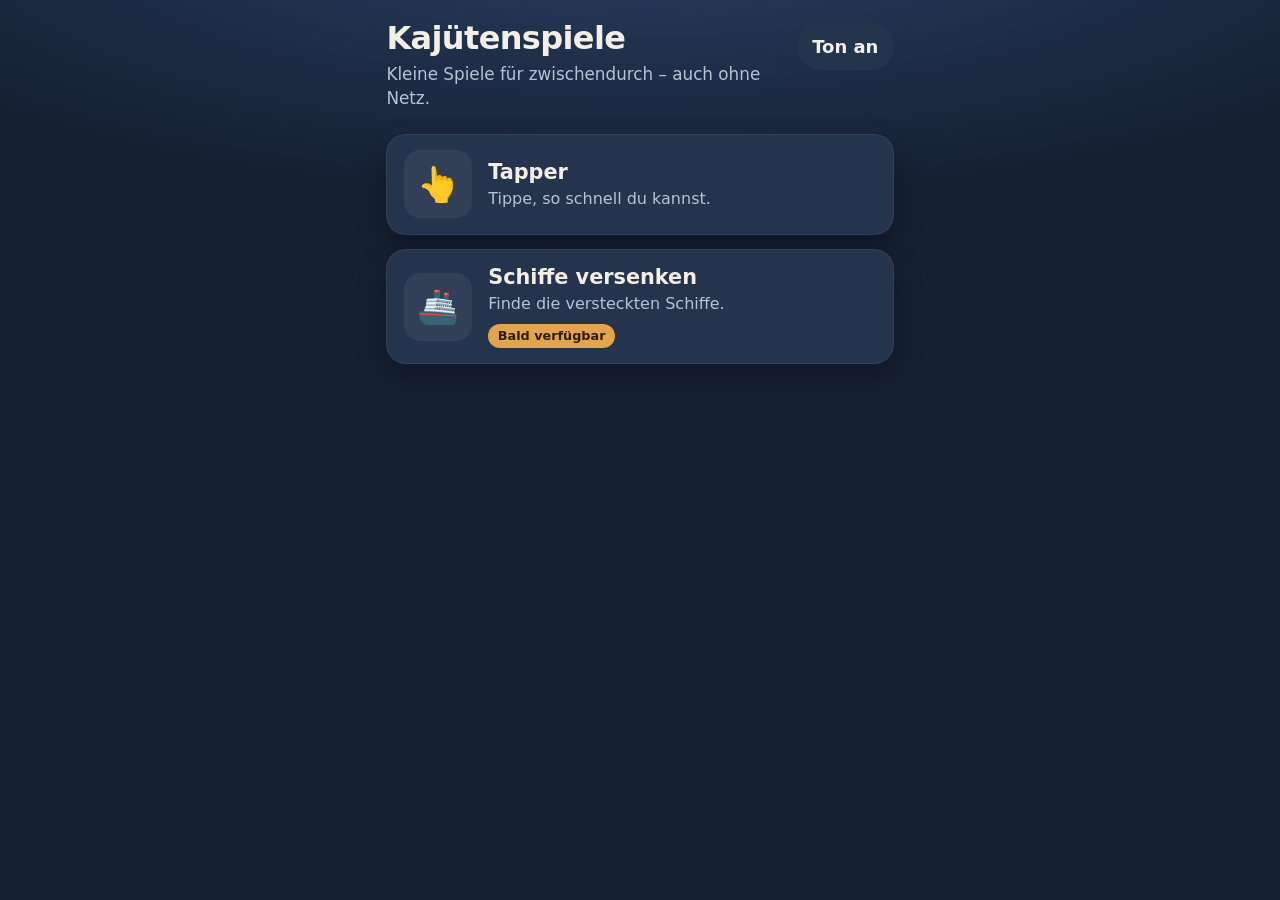
==== index.html @ 438d56cf "Initial commit" ====
<!DOCTYPE html>
<html lang="de">
<head>
  <meta charset="utf-8">
  <meta name="viewport" content="width=device-width, initial-scale=1, viewport-fit=cover">
  <meta name="theme-color" content="#152033">
  <meta name="description" content="Kajütenspiele – kleine Spiele, auch ohne Internet.">
  <meta name="mobile-web-app-capable" content="yes">
  <meta name="apple-mobile-web-app-capable" content="yes">
  <meta name="apple-mobile-web-app-status-bar-style" content="black-translucent">
  <meta name="apple-mobile-web-app-title" content="Kajütenspiele">
  <title>Kajütenspiele</title>
  <link rel="icon" href="./icons/icon-192.png" type="image/png">
  <link rel="apple-touch-icon" href="./icons/apple-touch-icon.png">
  <link rel="manifest" href="./manifest.json">
  <link rel="stylesheet" href="./shared/styles.css">
</head>
<body>
  <!-- Sichtbarer Titel kommt aus shared/games.js (APP_NAME). -->
  <div id="app" class="shell"></div>
  <noscript>
    <p class="tagline">Kajütenspiele brauchen JavaScript.</p>
  </noscript>
  <script type="module" src="./shared/hub.js"></script>
</body>
</html>
---- shared/styles.css ----
:root {
  color-scheme: dark;
  --bg: #152033;
  --bg-glow: #2a4064;
  --surface: #24344d;
  --surface-hover: #2d4060;
  --text: #f4efe6;
  --muted: #b7c2d2;
  --accent: #e3a44a;
  --accent-ink: #2a1c08;
  --radius: 1.25rem;
  --shadow: 0 12px 28px rgba(0, 0, 0, 0.28);
  --font: "Segoe UI", system-ui, sans-serif;
}

* {
  box-sizing: border-box;
  -webkit-tap-highlight-color: transparent;
}

html {
  height: 100%;
  background: var(--bg);
}

html,
body {
  touch-action: manipulation;
  overscroll-behavior: none;
  user-select: none;
  -webkit-user-select: none;
  -webkit-touch-callout: none;
}

body {
  min-height: 100%;
  margin: 0;
  background:
    radial-gradient(120% 55% at 50% -10%, var(--bg-glow) 0%, transparent 58%),
    var(--bg);
  color: var(--text);
  font-family: var(--font);
  font-size: 18px;
  line-height: 1.4;
  text-size-adjust: 100%;
  -webkit-text-size-adjust: 100%;
  padding:
    env(safe-area-inset-top)
    env(safe-area-inset-right)
    env(safe-area-inset-bottom)
    env(safe-area-inset-left);
}

body.has-update {
  padding-bottom: calc(5.5rem + env(safe-area-inset-bottom));
}

button,
a {
  touch-action: manipulation;
}

:focus {
  outline: none;
}

:focus-visible {
  outline: 3px solid var(--accent);
  outline-offset: 3px;
}

.shell {
  width: min(100%, 34rem);
  margin-inline: auto;
  padding: 1.25rem 1.15rem 2rem;
}

h1,
h2,
p {
  margin: 0;
}

.hub-header {
  display: flex;
  align-items: flex-start;
  justify-content: space-between;
  gap: 1rem;
  margin-bottom: 1.5rem;
}

.hub-heading {
  min-width: 0;
  flex: 1;
}

h1 {
  font-size: 2rem;
  line-height: 1.15;
  letter-spacing: -0.02em;
}

.tagline {
  margin-top: 0.4rem;
  color: var(--muted);
  font-size: 1.05rem;
}

.sound-toggle,
.back,
.update-banner button {
  min-height: 48px;
  min-width: 48px;
  border: 0;
  border-radius: 999px;
  background: var(--surface);
  color: var(--text);
  font: inherit;
  font-weight: 700;
  cursor: pointer;
}

.sound-toggle {
  flex: 0 0 auto;
  margin-top: 0.15rem;
  padding: 0 0.95rem;
}

.sound-toggle[aria-pressed="false"] {
  color: var(--muted);
}

.tiles {
  list-style: none;
  margin: 0;
  padding: 0;
  display: flex;
  flex-direction: column;
  gap: 0.9rem;
}

.tile {
  display: flex;
  align-items: center;
  gap: 1rem;
  min-height: 6.25rem;
  padding: 0.95rem 1.05rem;
  border: 1px solid rgba(255, 255, 255, 0.06);
  border-radius: var(--radius);
  background: var(--surface);
  box-shadow: var(--shadow);
  color: inherit;
  text-decoration: none;
  cursor: pointer;
}

.tile-emoji {
  flex: 0 0 auto;
  width: 4.25rem;
  height: 4.25rem;
  display: grid;
  place-items: center;
  border-radius: 1rem;
  background: rgba(255, 255, 255, 0.06);
  font-size: 2.1rem;
  line-height: 1;
}

.tile-text {
  display: flex;
  flex-direction: column;
  align-items: flex-start;
  gap: 0.2rem;
  min-width: 0;
}

.tile-name {
  font-size: 1.3rem;
  line-height: 1.2;
}

.tile-desc {
  color: var(--muted);
  font-size: 1rem;
  line-height: 1.35;
}

.badge {
  display: inline-block;
  margin-top: 0.35rem;
  padding: 0.2rem 0.6rem;
  border-radius: 999px;
  background: var(--accent);
  color: var(--accent-ink);
  font-size: 0.8rem;
  font-weight: 700;
  line-height: 1.4;
}

@media (hover: hover) {
  .tile:hover,
  .back:hover,
  .sound-toggle:hover {
    background: var(--surface-hover);
  }
}

.tile:active,
.back:active,
.sound-toggle:active,
.update-banner button:active {
  transform: scale(0.985);
}

body.page {
  min-height: 100vh;
  min-height: 100dvh;
  display: flex;
  flex-direction: column;
}

body.page .shell {
  flex: 1;
  display: flex;
  flex-direction: column;
  padding-top: 0.75rem;
}

.topbar {
  display: flex;
  align-items: center;
  min-height: 48px;
}

.back {
  display: inline-flex;
  align-items: center;
  justify-content: center;
  gap: 0.4rem;
  padding: 0 1rem 0 0.85rem;
  text-decoration: none;
}

.placeholder {
  flex: 1;
  display: flex;
  flex-direction: column;
  align-items: center;
  justify-content: center;
  text-align: center;
  gap: 0.55rem;
  padding: 2rem 0.5rem 3rem;
}

.placeholder-emoji {
  font-size: 4.5rem;
  line-height: 1;
}

.placeholder h1 {
  max-width: 16ch;
  font-size: 1.85rem;
  text-wrap: balance;
}

.soon-note {
  color: var(--muted);
  font-size: 1.3rem;
}

.update-banner {
  position: fixed;
  z-index: 20;
  left: max(1rem, env(safe-area-inset-left));
  right: max(1rem, env(safe-area-inset-right));
  bottom: max(1rem, env(safe-area-inset-bottom));
  display: flex;
  justify-content: center;
}

.update-banner button {
  width: min(100%, 28rem);
  padding: 0.75rem 1rem;
  background: var(--accent);
  color: var(--accent-ink);
  box-shadow: var(--shadow);
  line-height: 1.3;
}

.update-banner button:disabled {
  opacity: 0.75;
}

@media (prefers-reduced-motion: reduce) {
  .tile:active,
  .back:active,
  .sound-toggle:active,
  .update-banner button:active {
    transform: none;
  }
}
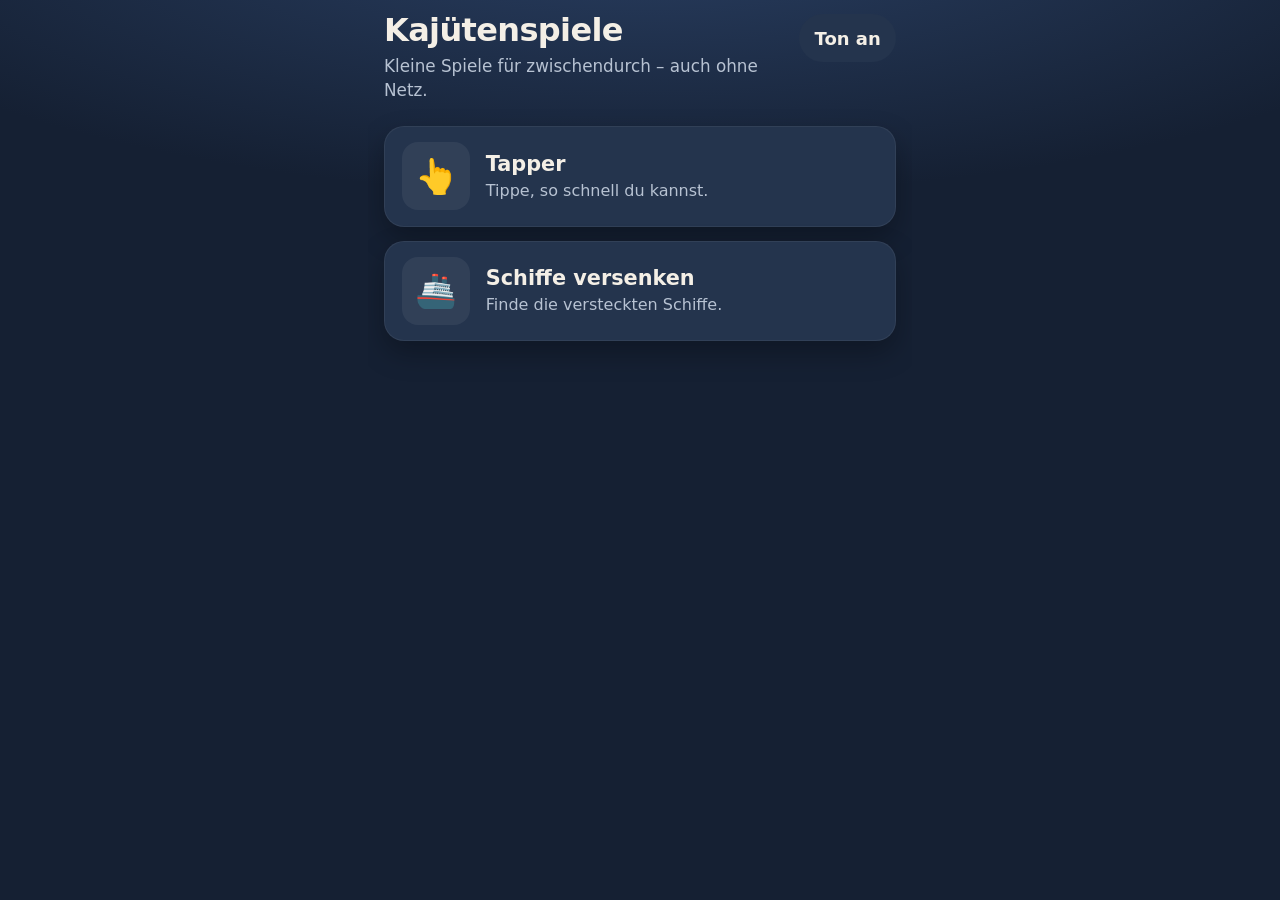
==== commit fb8b4463: "Button" ====
--- a/index.html
+++ b/index.html
@@ -15,7 +15,7 @@
   <link rel="manifest" href="./manifest.json">
   <link rel="stylesheet" href="./shared/styles.css">
 </head>
-<body>
+<body class="page">
   <!-- Sichtbarer Titel kommt aus shared/games.js (APP_NAME). -->
   <div id="app" class="shell"></div>
   <noscript>
--- a/shared/styles.css
+++ b/shared/styles.css
@@ -11,6 +11,13 @@
   --radius: 1.25rem;
   --shadow: 0 12px 28px rgba(0, 0, 0, 0.28);
   --font: "Segoe UI", system-ui, sans-serif;
+  /* Android-Nav oft ohne env-Wert: mindestens 16px, plus Extra-Puffer. */
+  --safe-top: env(safe-area-inset-top, 0px);
+  --safe-right: env(safe-area-inset-right, 0px);
+  --safe-bottom: max(16px, env(safe-area-inset-bottom, 0px));
+  --safe-left: env(safe-area-inset-left, 0px);
+  --page-bottom: calc(var(--safe-bottom) + 1rem);
+  --page-pad-x: 1rem;
 }
 
 * {
@@ -20,6 +27,9 @@
 
 html {
   height: 100%;
+  height: 100dvh;
+  max-height: 100%;
+  max-height: 100dvh;
   background: var(--bg);
 }
 
@@ -34,7 +44,13 @@
 
 body {
   min-height: 100%;
+  min-height: 100dvh;
+  height: 100%;
+  height: 100dvh;
+  max-height: 100%;
+  max-height: 100dvh;
   margin: 0;
+  overflow: hidden;
   background:
     radial-gradient(120% 55% at 50% -10%, var(--bg-glow) 0%, transparent 58%),
     var(--bg);
@@ -45,14 +61,16 @@
   text-size-adjust: 100%;
   -webkit-text-size-adjust: 100%;
   padding:
-    env(safe-area-inset-top)
-    env(safe-area-inset-right)
-    env(safe-area-inset-bottom)
-    env(safe-area-inset-left);
+    var(--safe-top)
+    var(--safe-right)
+    var(--page-bottom)
+    var(--safe-left);
+  display: flex;
+  flex-direction: column;
 }
 
 body.has-update {
-  padding-bottom: calc(5.5rem + env(safe-area-inset-bottom));
+  padding-bottom: calc(5.5rem + var(--page-bottom));
 }
 
 button,
@@ -72,7 +90,11 @@
 .shell {
   width: min(100%, 34rem);
   margin-inline: auto;
-  padding: 1.25rem 1.15rem 2rem;
+  padding: 1.25rem var(--page-pad-x) 1.25rem;
+  flex: 1;
+  min-height: 0;
+  overflow: auto;
+  -webkit-overflow-scrolling: touch;
 }
 
 h1,
@@ -212,18 +234,48 @@
   transform: scale(0.985);
 }
 
-body.page {
-  min-height: 100vh;
-  min-height: 100dvh;
-  display: flex;
-  flex-direction: column;
-}
-
 body.page .shell {
-  flex: 1;
   display: flex;
   flex-direction: column;
   padding-top: 0.75rem;
+}
+
+/* Volle Bildschirmhöhe: Inhalt scrollt, Aktionsleiste bleibt unten sichtbar. */
+.screen {
+  flex: 1;
+  min-height: 0;
+  width: min(100%, 34rem);
+  margin-inline: auto;
+  display: flex;
+  flex-direction: column;
+}
+
+.screen-body {
+  flex: 1;
+  min-height: 0;
+  overflow: auto;
+  overscroll-behavior: contain;
+  -webkit-overflow-scrolling: touch;
+  padding: 0.75rem var(--page-pad-x) 1rem;
+  display: flex;
+  flex-direction: column;
+  gap: 0.85rem;
+}
+
+.screen-dock {
+  flex: 0 0 auto;
+  display: flex;
+  flex-direction: column;
+  gap: 0.55rem;
+  padding: 0.7rem var(--page-pad-x) 0.15rem;
+  background: var(--bg);
+  border-top: 1px solid rgba(244, 239, 230, 0.1);
+  box-shadow: 0 -10px 24px rgba(0, 0, 0, 0.28);
+}
+
+.screen-dock .btn,
+.screen-dock .btn.primary {
+  width: 100%;
 }
 
 .topbar {
@@ -271,9 +323,9 @@
 .update-banner {
   position: fixed;
   z-index: 20;
-  left: max(1rem, env(safe-area-inset-left));
-  right: max(1rem, env(safe-area-inset-right));
-  bottom: max(1rem, env(safe-area-inset-bottom));
+  left: max(1rem, var(--safe-left));
+  right: max(1rem, var(--safe-right));
+  bottom: var(--page-bottom);
   display: flex;
   justify-content: center;
 }
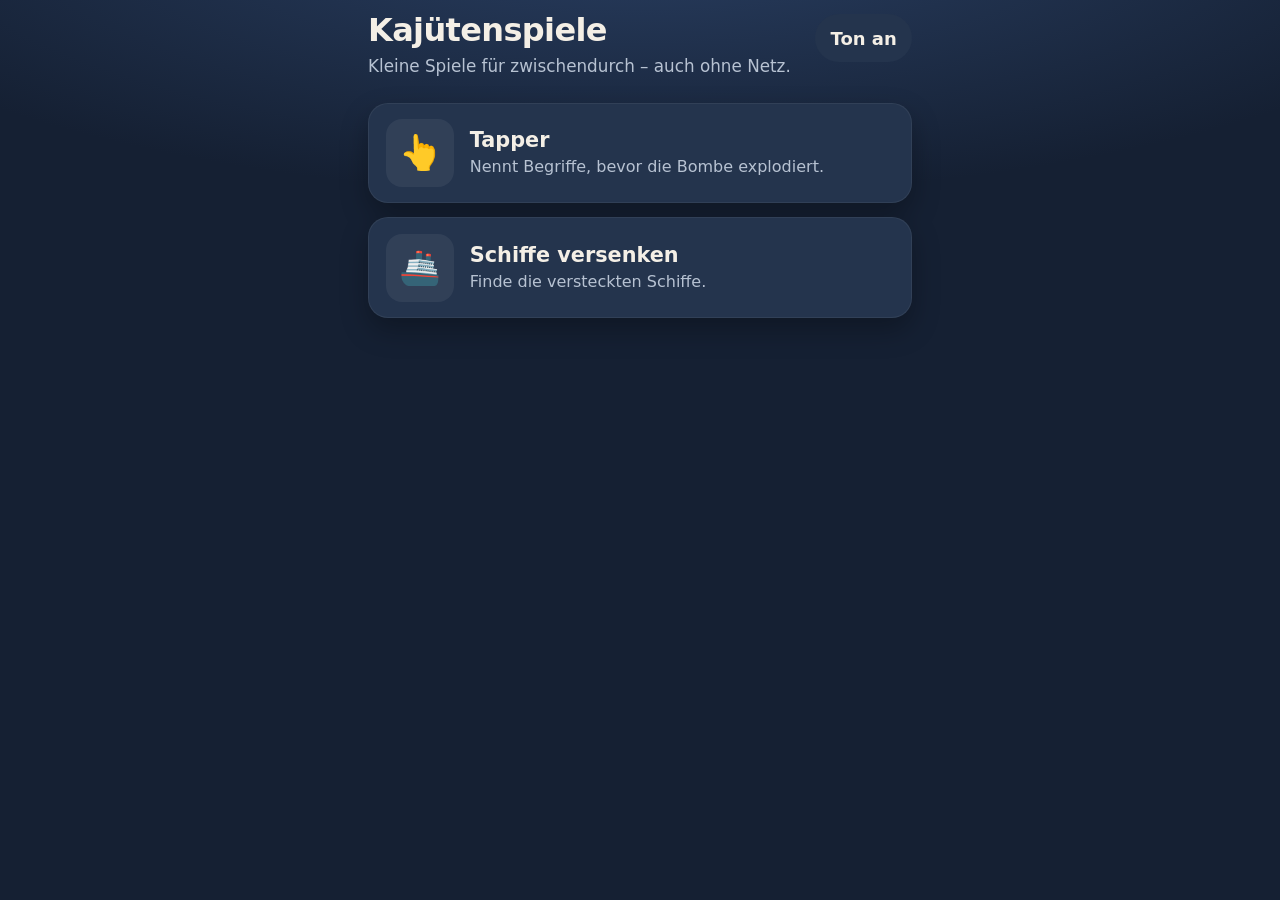
==== commit 205680a4: "Design bugs" ====
--- a/index.html
+++ b/index.html
@@ -2,7 +2,7 @@
 <html lang="de">
 <head>
   <meta charset="utf-8">
-  <meta name="viewport" content="width=device-width, initial-scale=1, viewport-fit=cover">
+  <meta name="viewport" content="width=device-width, initial-scale=1, viewport-fit=cover, interactive-widget=resizes-content">
   <meta name="theme-color" content="#152033">
   <meta name="description" content="Kajütenspiele – kleine Spiele, auch ohne Internet.">
   <meta name="mobile-web-app-capable" content="yes">
--- a/shared/styles.css
+++ b/shared/styles.css
@@ -11,30 +11,30 @@
   --radius: 1.25rem;
   --shadow: 0 12px 28px rgba(0, 0, 0, 0.28);
   --font: "Segoe UI", system-ui, sans-serif;
-  /* Android-Nav oft ohne env-Wert: mindestens 16px, plus Extra-Puffer. */
   --safe-top: env(safe-area-inset-top, 0px);
   --safe-right: env(safe-area-inset-right, 0px);
-  --safe-bottom: max(16px, env(safe-area-inset-bottom, 0px));
+  --safe-bottom: env(safe-area-inset-bottom, 0px);
   --safe-left: env(safe-area-inset-left, 0px);
-  --page-bottom: calc(var(--safe-bottom) + 1rem);
+  --dock-bottom: calc(16px + env(safe-area-inset-bottom, 0px));
+  --page-bottom: var(--dock-bottom);
   --page-pad-x: 1rem;
 }
 
+*,
+*::before,
+*::after {
+  box-sizing: border-box;
+}
+
 * {
-  box-sizing: border-box;
   -webkit-tap-highlight-color: transparent;
-}
-
-html {
-  height: 100%;
-  height: 100dvh;
-  max-height: 100%;
-  max-height: 100dvh;
-  background: var(--bg);
 }
 
 html,
 body {
+  height: 100%;
+  margin: 0;
+  overflow: hidden;
   touch-action: manipulation;
   overscroll-behavior: none;
   user-select: none;
@@ -42,15 +42,11 @@
   -webkit-touch-callout: none;
 }
 
+html {
+  background: var(--bg);
+}
+
 body {
-  min-height: 100%;
-  min-height: 100dvh;
-  height: 100%;
-  height: 100dvh;
-  max-height: 100%;
-  max-height: 100dvh;
-  margin: 0;
-  overflow: hidden;
   background:
     radial-gradient(120% 55% at 50% -10%, var(--bg-glow) 0%, transparent 58%),
     var(--bg);
@@ -60,17 +56,19 @@
   line-height: 1.4;
   text-size-adjust: 100%;
   -webkit-text-size-adjust: 100%;
-  padding:
-    var(--safe-top)
-    var(--safe-right)
-    var(--page-bottom)
-    var(--safe-left);
-  display: flex;
-  flex-direction: column;
-}
-
-body.has-update {
-  padding-bottom: calc(5.5rem + var(--page-bottom));
+}
+
+/* Füllt das sichtbare Fenster – kein 100vh/100dvh, sonst schiebt Padding die Leiste hinter die Nav. */
+#app {
+  position: fixed;
+  inset: 0;
+  display: flex;
+  flex-direction: column;
+  overflow: hidden;
+}
+
+body.has-update #app {
+  padding-bottom: 4.75rem;
 }
 
 button,
@@ -87,14 +85,18 @@
   outline-offset: 3px;
 }
 
-.shell {
+#app.shell {
+  overflow-x: hidden;
+  overflow-y: auto;
+  overscroll-behavior: contain;
+  -webkit-overflow-scrolling: touch;
+  padding: calc(0.75rem + var(--safe-top)) var(--page-pad-x) var(--dock-bottom);
+}
+
+.shell > .hub-header,
+.shell > main {
   width: min(100%, 34rem);
   margin-inline: auto;
-  padding: 1.25rem var(--page-pad-x) 1.25rem;
-  flex: 1;
-  min-height: 0;
-  overflow: auto;
-  -webkit-overflow-scrolling: touch;
 }
 
 h1,
@@ -237,10 +239,16 @@
 body.page .shell {
   display: flex;
   flex-direction: column;
-  padding-top: 0.75rem;
-}
-
-/* Volle Bildschirmhöhe: Inhalt scrollt, Aktionsleiste bleibt unten sichtbar. */
+}
+
+body.schiffe #app,
+body.tapper #app,
+body.online-test #app {
+  padding-top: var(--safe-top);
+  padding-left: var(--safe-left);
+  padding-right: var(--safe-right);
+}
+
 .screen {
   flex: 1;
   min-height: 0;
@@ -248,34 +256,70 @@
   margin-inline: auto;
   display: flex;
   flex-direction: column;
+  overflow: hidden;
 }
 
 .screen-body {
   flex: 1;
   min-height: 0;
-  overflow: auto;
+  overflow-x: hidden;
+  overflow-y: auto;
   overscroll-behavior: contain;
   -webkit-overflow-scrolling: touch;
   padding: 0.75rem var(--page-pad-x) 1rem;
   display: flex;
   flex-direction: column;
   gap: 0.85rem;
+  align-items: stretch;
+}
+
+/* In scrollbaren Bereichen nichts zusammendrücken – Höhe folgt dem Inhalt. */
+.screen-body > *,
+.screen-body .choices,
+.screen-body .stack,
+.screen-body .choice,
+.screen-body .switch-row,
+.screen-body .note,
+.screen-body .player-row,
+.screen-body .preset,
+.screen-body .lobby-settings,
+.screen-body .lobby-settings-body > *,
+.screen-body .lobby-player,
+.screen-body .group-label,
+.screen-body .stepper,
+.screen-body .counter,
+.screen-body .mini-ships,
+.shell > * {
+  flex-shrink: 0;
 }
 
 .screen-dock {
-  flex: 0 0 auto;
+  flex-shrink: 0;
   display: flex;
   flex-direction: column;
   gap: 0.55rem;
-  padding: 0.7rem var(--page-pad-x) 0.15rem;
+  padding: 0.75rem var(--page-pad-x) var(--dock-bottom);
   background: var(--bg);
   border-top: 1px solid rgba(244, 239, 230, 0.1);
   box-shadow: 0 -10px 24px rgba(0, 0, 0, 0.28);
+  position: relative;
+  z-index: 5;
+}
+
+.screen-dock > * {
+  flex-shrink: 0;
 }
 
 .screen-dock .btn,
 .screen-dock .btn.primary {
   width: 100%;
+}
+
+/* Spiel-Root ohne Dock (Kampf, Platzieren): unterer Abstand am Inhalt. */
+body.schiffe #app:not(:has(> .screen)),
+body.tapper #app:not(:has(> .screen)),
+body.online-test #app:not(:has(> .screen)) {
+  padding-bottom: var(--dock-bottom);
 }
 
 .topbar {
@@ -325,7 +369,7 @@
   z-index: 20;
   left: max(1rem, var(--safe-left));
   right: max(1rem, var(--safe-right));
-  bottom: var(--page-bottom);
+  bottom: var(--dock-bottom);
   display: flex;
   justify-content: center;
 }
@@ -351,3 +395,310 @@
     transform: none;
   }
 }
+
+.lead {
+  color: var(--muted);
+  font-size: 1rem;
+}
+
+.btn {
+  min-height: 48px;
+  padding: 0.65rem 0.9rem;
+  border: 2px solid transparent;
+  border-radius: 999px;
+  background: var(--surface);
+  color: var(--text);
+  font: inherit;
+  font-weight: 700;
+  cursor: pointer;
+}
+
+.btn.primary {
+  background: var(--accent);
+  color: var(--accent-ink);
+}
+
+.btn:disabled,
+.btn:disabled:active {
+  opacity: 0.35;
+  cursor: default;
+  transform: none;
+}
+
+.btn-row {
+  display: flex;
+  flex-wrap: wrap;
+  gap: 0.5rem;
+}
+
+.btn-row .btn {
+  flex: 1 1 auto;
+}
+
+.text-input {
+  width: 100%;
+  min-height: 48px;
+  border: 0;
+  border-radius: 0.8rem;
+  padding: 0.55rem 0.8rem;
+  background: #101826;
+  color: var(--text);
+  font: inherit;
+  font-weight: 700;
+  user-select: text;
+  -webkit-user-select: text;
+}
+
+.note {
+  margin: 0;
+  padding: 0.7rem 0.9rem;
+  border-radius: 0.8rem;
+  background: #243044;
+}
+
+.note.is-bad {
+  background: #5c2e2e;
+}
+
+.net-status {
+  flex: 0 0 auto;
+  padding: 0.2rem 0.65rem;
+  border-radius: 999px;
+  font-size: 0.8rem;
+  font-weight: 700;
+  line-height: 1.4;
+  background: #5c2e2e;
+  color: #f4efe6;
+}
+
+.net-status.is-on {
+  background: #1f4a34;
+}
+
+.net-status.is-off {
+  background: #5c2e2e;
+}
+
+.choices,
+.stack {
+  display: flex;
+  flex-direction: column;
+  gap: 0.6rem;
+  flex-shrink: 0;
+}
+
+.choice,
+.switch-row {
+  display: block;
+  width: 100%;
+  flex-shrink: 0;
+  flex-grow: 0;
+  height: auto;
+  min-height: 48px;
+  max-height: none;
+  padding: 0.75rem 1rem;
+  border: 2px solid transparent;
+  border-radius: 1rem;
+  background: var(--surface);
+  color: var(--text);
+  font: inherit;
+  font-weight: 700;
+  text-align: left;
+  cursor: pointer;
+  overflow: visible;
+  white-space: normal;
+  overflow-wrap: anywhere;
+  word-break: break-word;
+}
+
+.choice small,
+.switch-row small {
+  display: block;
+  margin-top: 0.15rem;
+  color: var(--muted);
+  font-weight: 500;
+  font-size: 0.9rem;
+  line-height: 1.35;
+  white-space: normal;
+  overflow: visible;
+}
+
+.choice strong,
+.switch-row strong {
+  display: block;
+  white-space: normal;
+}
+
+.choice.is-on,
+.switch-row.is-on {
+  border-color: var(--accent);
+}
+
+.group-label {
+  margin: 0.2rem 0 0;
+  color: var(--muted);
+  font-size: 0.95rem;
+  flex-shrink: 0;
+}
+
+.lobby-kicker {
+  margin: 0;
+  color: var(--muted);
+  font-size: 0.95rem;
+}
+
+.lobby-settings {
+  border-radius: 1rem;
+  background: var(--surface);
+  padding: 0.35rem 0.85rem 0.85rem;
+}
+
+.lobby-settings > summary {
+  min-height: 48px;
+  display: flex;
+  align-items: center;
+  font-weight: 700;
+  cursor: pointer;
+}
+
+.lobby-settings-body {
+  display: flex;
+  flex-direction: column;
+  gap: 0.7rem;
+  padding-top: 0.35rem;
+}
+
+.lobby-settings-sum {
+  margin: 0;
+  color: var(--muted);
+  font-size: 0.95rem;
+  font-weight: 700;
+  line-height: 1.35;
+}
+
+.lobby-top {
+  display: flex;
+  align-items: center;
+  justify-content: space-between;
+  gap: 0.75rem;
+}
+
+.lobby-field {
+  display: flex;
+  flex-direction: column;
+  gap: 0.35rem;
+  color: var(--muted);
+  font-size: 0.95rem;
+  font-weight: 700;
+}
+
+.lobby-code {
+  margin: 0;
+  font-size: 2.6rem;
+  font-weight: 800;
+  letter-spacing: 0.22em;
+  line-height: 1.1;
+  text-align: center;
+  user-select: text;
+  -webkit-user-select: text;
+}
+
+.lobby-qr {
+  align-self: center;
+  width: min(100%, 14rem);
+  padding: 0.7rem;
+  border-radius: 1rem;
+  background: #fff;
+}
+
+.lobby-qr svg {
+  display: block;
+  width: 100%;
+  height: auto;
+}
+
+.lobby-list-title {
+  margin-top: 0.4rem;
+  font-size: 1.15rem;
+}
+
+.lobby-players {
+  list-style: none;
+  margin: 0;
+  padding: 0;
+  display: flex;
+  flex-direction: column;
+  gap: 0.45rem;
+}
+
+.lobby-player {
+  display: flex;
+  align-items: center;
+  gap: 0.7rem;
+  min-height: 48px;
+  padding: 0.45rem 0.7rem;
+  border-radius: 0.9rem;
+  background: var(--surface);
+}
+
+.lobby-dot {
+  width: 0.7rem;
+  height: 0.7rem;
+  border-radius: 50%;
+  background: #7a8798;
+  flex: 0 0 auto;
+}
+
+.lobby-dot.is-on {
+  background: #5dca8a;
+}
+
+.lobby-player-info {
+  flex: 1;
+  min-width: 0;
+  display: flex;
+  flex-direction: column;
+}
+
+.lobby-player-name {
+  font-weight: 700;
+}
+
+.lobby-player-meta {
+  color: var(--muted);
+  font-size: 0.85rem;
+  font-weight: 500;
+}
+
+.lobby-player-tools {
+  display: flex;
+  gap: 0.3rem;
+}
+
+.btn.lobby-icon {
+  min-width: 48px;
+  padding: 0;
+}
+
+.lobby-hint {
+  margin: 0;
+  color: var(--accent);
+  font-weight: 700;
+}
+
+.screen-dock .note,
+.screen-dock .lobby-hint {
+  flex-shrink: 0;
+}
+
+.play-log {
+  margin: 0;
+  padding: 0.7rem 0.9rem;
+  border-radius: 0.8rem;
+  background: #101826;
+  font-size: 0.95rem;
+  white-space: pre-wrap;
+  user-select: text;
+  -webkit-user-select: text;
+}
+
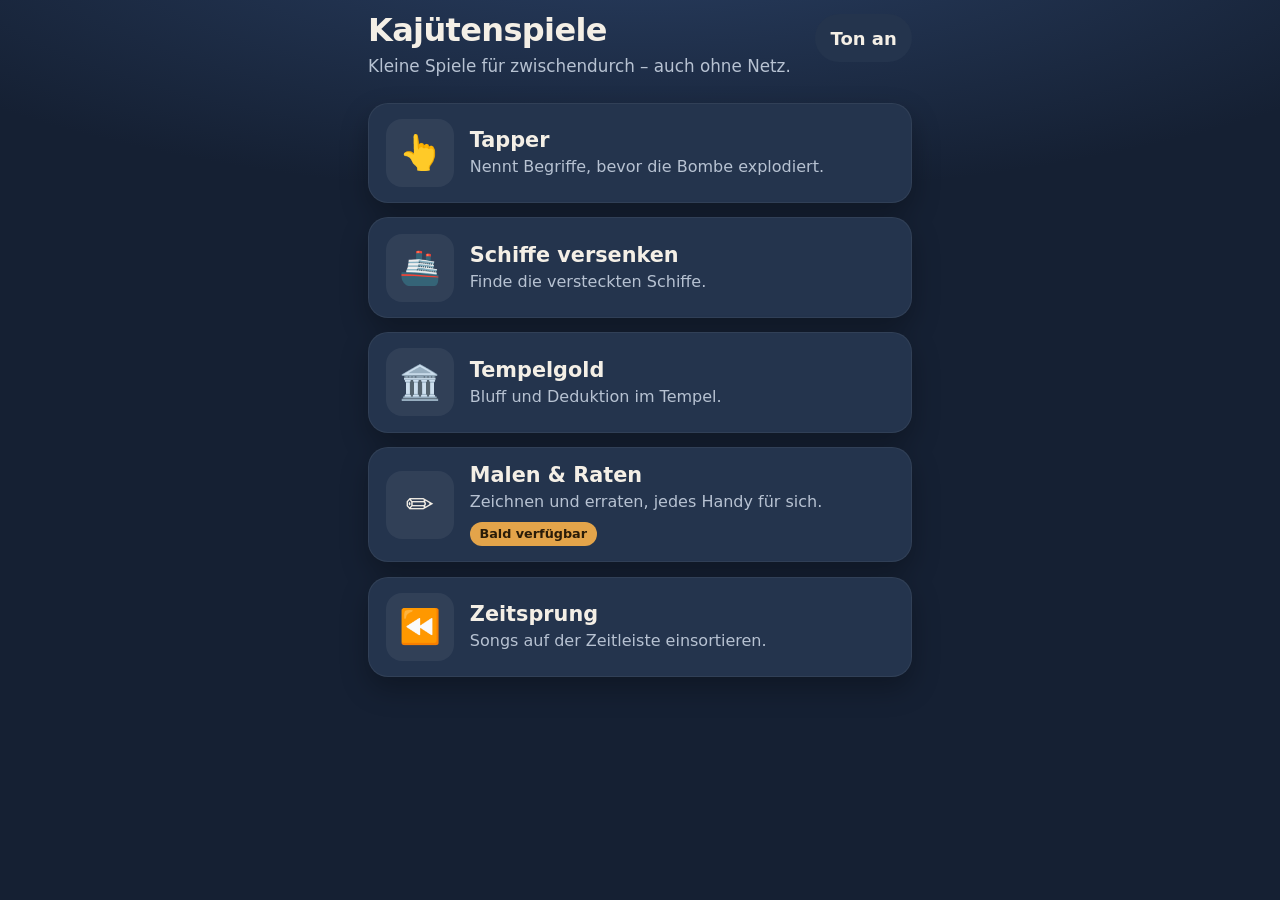
==== commit 2a971147: "V57 Design-Anpassung Samsung" ====
--- a/index.html
+++ b/index.html
@@ -3,6 +3,7 @@
 <head>
   <meta charset="utf-8">
   <meta name="viewport" content="width=device-width, initial-scale=1, viewport-fit=cover, interactive-widget=resizes-content">
+  <meta name="color-scheme" content="dark">
   <meta name="theme-color" content="#152033">
   <meta name="description" content="Kajütenspiele – kleine Spiele, auch ohne Internet.">
   <meta name="mobile-web-app-capable" content="yes">
--- a/shared/styles.css
+++ b/shared/styles.css
@@ -43,6 +43,7 @@
 }
 
 html {
+  color-scheme: dark;
   background: var(--bg);
 }
 
@@ -243,7 +244,8 @@
 
 body.schiffe #app,
 body.tapper #app,
-body.online-test #app {
+body.online-test #app,
+body.spotify-test #app {
   padding-top: var(--safe-top);
   padding-left: var(--safe-left);
   padding-right: var(--safe-right);
@@ -318,7 +320,9 @@
 /* Spiel-Root ohne Dock (Kampf, Platzieren): unterer Abstand am Inhalt. */
 body.schiffe #app:not(:has(> .screen)),
 body.tapper #app:not(:has(> .screen)),
-body.online-test #app:not(:has(> .screen)) {
+body.tempel #app:not(:has(> .screen)),
+body.online-test #app:not(:has(> .screen)),
+body.spotify-test #app:not(:has(> .screen)) {
   padding-bottom: var(--dock-bottom);
 }
 
@@ -391,7 +395,13 @@
   .tile:active,
   .back:active,
   .sound-toggle:active,
-  .update-banner button:active {
+  .update-banner button:active,
+  .btn:active,
+  .choice:active,
+  a.back:active,
+  .btn.is-pressed,
+  .choice.is-pressed,
+  a.back.is-pressed {
     transform: none;
   }
 }
@@ -418,11 +428,28 @@
   color: var(--accent-ink);
 }
 
+.btn:active,
+.choice:active,
+a.back:active,
+.btn.is-pressed,
+.choice.is-pressed,
+a.back.is-pressed {
+  transform: scale(0.97);
+  filter: brightness(1.18);
+}
+
+.btn.primary:active,
+.btn.primary.is-pressed {
+  filter: brightness(0.9);
+}
+
 .btn:disabled,
-.btn:disabled:active {
+.btn:disabled:active,
+.btn:disabled.is-pressed {
   opacity: 0.35;
   cursor: default;
   transform: none;
+  filter: none;
 }
 
 .btn-row {
@@ -583,6 +610,12 @@
   gap: 0.75rem;
 }
 
+.lobby-top-tools {
+  display: flex;
+  align-items: center;
+  gap: 0.4rem;
+}
+
 .lobby-field {
   display: flex;
   flex-direction: column;
@@ -608,13 +641,20 @@
   width: min(100%, 14rem);
   padding: 0.7rem;
   border-radius: 1rem;
-  background: #fff;
+  background: #ffffff;
+  color-scheme: only light;
+  forced-color-adjust: none;
+  -webkit-forced-color-adjust: none;
 }
 
 .lobby-qr svg {
   display: block;
   width: 100%;
   height: auto;
+  background: #ffffff;
+  color-scheme: only light;
+  forced-color-adjust: none;
+  -webkit-forced-color-adjust: none;
 }
 
 .lobby-list-title {
@@ -702,3 +742,227 @@
   -webkit-user-select: text;
 }
 
+.dialog-back {
+  position: fixed;
+  inset: 0;
+  z-index: 40;
+  display: grid;
+  place-items: center;
+  padding: 1rem;
+  background: rgba(8, 14, 24, 0.88);
+}
+
+.dialog {
+  width: min(100%, 22rem);
+  display: flex;
+  flex-direction: column;
+  gap: 0.75rem;
+  padding: 1rem;
+  border-radius: 1.1rem;
+  background: var(--surface);
+  box-shadow: var(--shadow);
+}
+
+.dialog p {
+  margin: 0;
+}
+
+.room-menu {
+  position: relative;
+  flex: 0 0 auto;
+  z-index: 8;
+}
+
+.room-menu-btn {
+  width: 48px;
+  min-width: 48px;
+  padding: 0;
+  font-size: 1.35rem;
+  line-height: 1;
+  letter-spacing: 0;
+}
+
+.room-menu-pop {
+  position: absolute;
+  right: 0;
+  top: calc(100% + 0.35rem);
+  z-index: 9;
+  min-width: 12.5rem;
+  padding: 0.35rem;
+  border-radius: 0.9rem;
+  background: var(--surface);
+  box-shadow: var(--shadow);
+}
+
+.room-menu-pop .btn {
+  width: 100%;
+}
+
+.room-menu-ver {
+  margin: 0.35rem 0.2rem 0.1rem;
+  font-size: 0.68rem;
+  font-weight: 600;
+  letter-spacing: 0.02em;
+  opacity: 0.55;
+  text-align: center;
+  user-select: text;
+  -webkit-user-select: text;
+}
+
+body.spotify-test hr.spotify-rule {
+  border: 0;
+  border-top: 1px solid rgba(244, 239, 230, 0.12);
+  margin: 0.4rem 0 0;
+}
+
+body.spotify-test .spotify-uri {
+  user-select: text;
+  -webkit-user-select: text;
+  overflow-wrap: anywhere;
+}
+
+body.spotify-test .spotify-account {
+  font-weight: 600;
+}
+
+body.spotify-test .spotify-plays-on {
+  font-weight: 700;
+  font-size: 1.05rem;
+}
+
+body.spotify-test .spotify-sleep-hint {
+  margin: 0.75rem 0;
+  padding: 0.85rem 1rem;
+  font-size: 1.15rem;
+  font-weight: 700;
+  line-height: 1.35;
+  color: var(--bad, #b42318);
+  background: rgba(180, 35, 24, 0.12);
+  border: 2px solid rgba(180, 35, 24, 0.45);
+  border-radius: 0.5rem;
+}
+
+body.spotify-test .switch-row {
+  display: flex;
+  align-items: center;
+  gap: 0.65rem;
+}
+
+body.spotify-test .switch-row input {
+  width: 1.25rem;
+  height: 1.25rem;
+  flex: 0 0 auto;
+}
+
+body.spotify-test .mute-btn {
+  width: 48px;
+  min-width: 48px;
+  padding: 0;
+  display: grid;
+  place-items: center;
+}
+
+body.spotify-test .mute-btn.is-muted {
+  border-color: var(--accent);
+  color: var(--accent);
+}
+
+body.spotify-test .mute-btn svg {
+  display: block;
+}
+
+body.spotify-test .spotify-diagnose {
+  max-height: 14rem;
+  overflow: auto;
+  font-size: 0.8rem;
+  line-height: 1.35;
+}
+
+/* Keine verschachtelten Scrollbereiche: Lobby/Raum fließen in der Seitenliste. */
+body.spotify-test .spotify-online,
+body.spotify-test .spotify-online-flat,
+body.spotify-test .spotify-online-panel {
+  display: flex;
+  flex-direction: column;
+  gap: 0.85rem;
+}
+
+body.spotify-test [data-online].lobby,
+body.spotify-test [data-online] {
+  min-height: 0;
+}
+
+body.spotify-test [data-online] > .screen {
+  width: 100%;
+  height: auto;
+  min-height: 0;
+  flex: none;
+  overflow: visible;
+}
+
+body.spotify-test [data-online] > .screen > .screen-body {
+  overflow: visible;
+  flex: none;
+  min-height: 0;
+  max-height: none;
+  padding-left: 0;
+  padding-right: 0;
+}
+
+body.spotify-test [data-online] > .screen > .screen-dock {
+  position: static;
+  box-shadow: none;
+  border-top: 1px solid rgba(244, 239, 230, 0.1);
+  padding-left: 0;
+  padding-right: 0;
+  padding-bottom: 0;
+  background: transparent;
+}
+
+body.spotify-test .spotify-diagnose-box {
+  margin-top: 0.75rem;
+  border-top: 1px solid rgba(244, 239, 230, 0.12);
+  padding-top: 0.5rem;
+}
+
+body.spotify-test .spotify-diagnose-box > summary {
+  cursor: pointer;
+  font-weight: 700;
+  list-style: none;
+}
+
+body.spotify-test .spotify-diagnose-box > summary::-webkit-details-marker {
+  display: none;
+}
+
+/* Orientierung: rein informativ (iOS kann nicht locken). */
+.orientation-lock {
+  position: fixed;
+  inset: 0;
+  z-index: 10000;
+  display: grid;
+  place-items: center;
+  padding: max(1.5rem, var(--safe-top)) max(1.5rem, var(--safe-right)) max(1.5rem, var(--safe-bottom))
+    max(1.5rem, var(--safe-left));
+  background: rgba(21, 32, 51, 0.96);
+  color: var(--ink, #f4efe6);
+  text-align: center;
+  pointer-events: none;
+}
+
+.orientation-lock[hidden] {
+  display: none !important;
+}
+
+.orientation-lock p {
+  margin: 0;
+  font-size: 1.35rem;
+  font-weight: 700;
+  line-height: 1.35;
+  max-width: 16rem;
+}
+
+html.orientation-wrong body {
+  overflow: hidden;
+}
+
